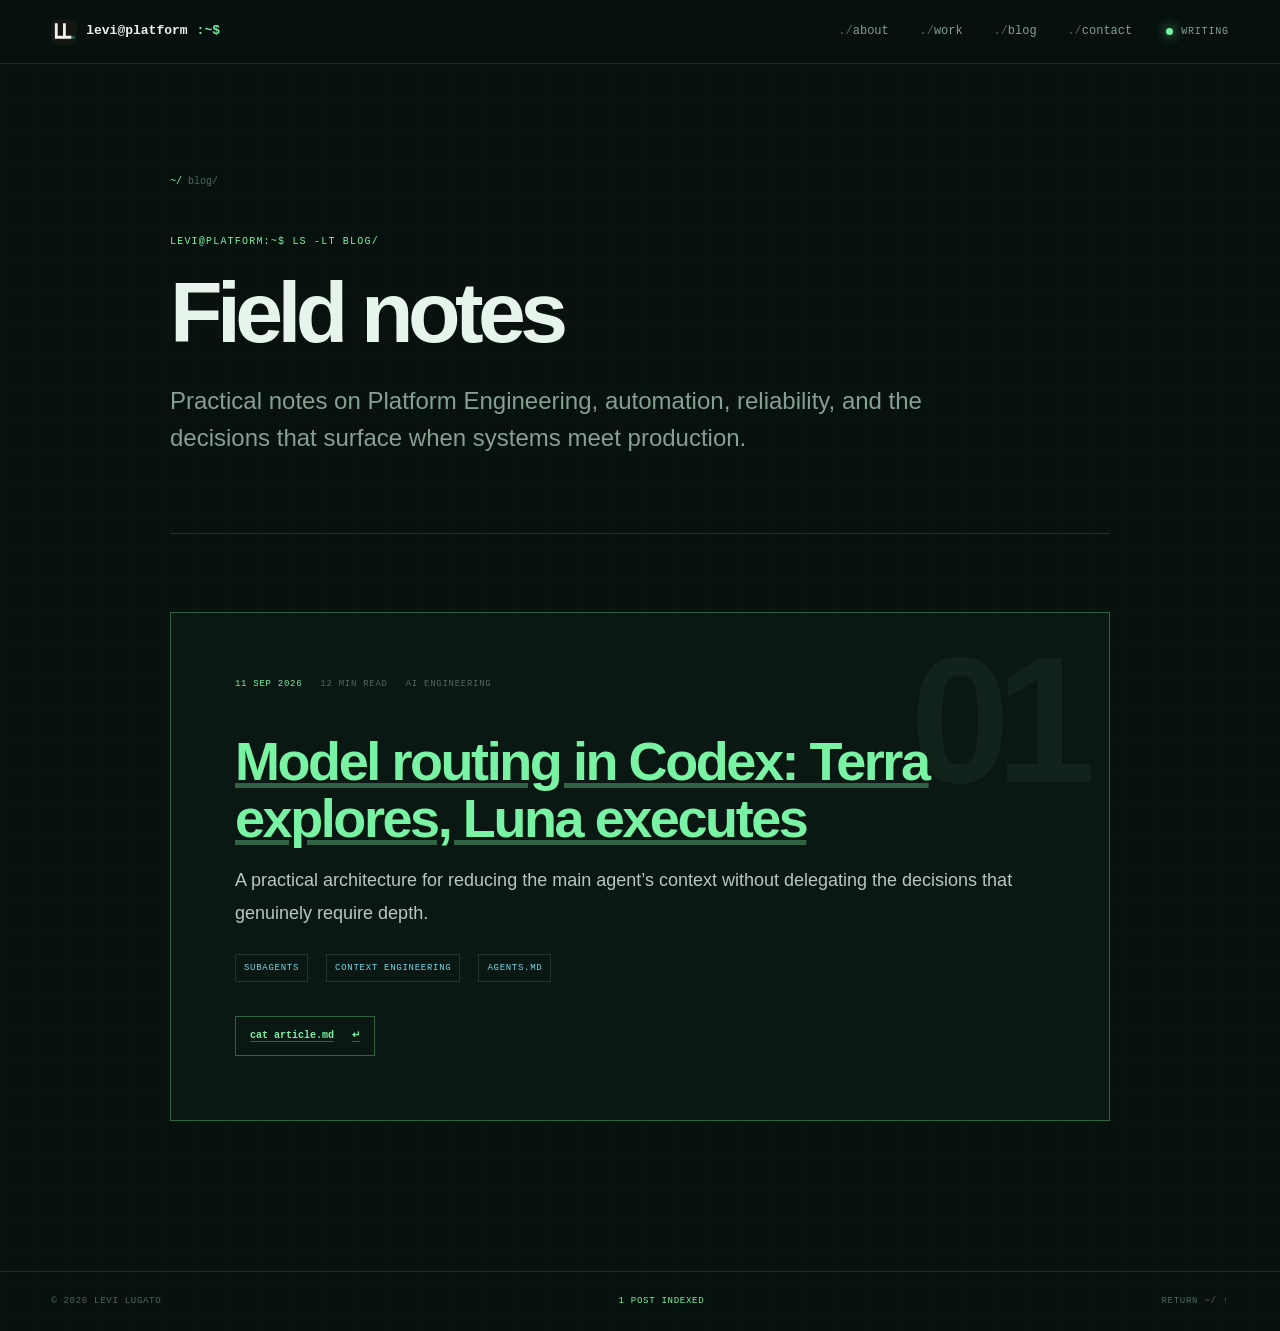
==== blog/index.html @ 9f0627d2 "Add technical blog and model routing article" ====
<!doctype html>
<html lang="en">
<head>
  <meta charset="utf-8">
  <meta name="viewport" content="width=device-width, initial-scale=1">
  <meta name="description" content="Levi Lugato writes about Platform Engineering, DevOps, cloud infrastructure, automation, and distributed systems.">
  <meta name="theme-color" content="#07110e">
  <meta property="og:title" content="Blog | Levi Lugato">
  <meta property="og:description" content="Field notes on Platform Engineering, automation, and distributed systems.">
  <meta property="og:type" content="website">
  <meta property="og:url" content="https://levilugato.tech/blog/">
  <meta property="og:image" content="https://levilugato.tech/og.png?v=20260906-1">
  <meta name="twitter:card" content="summary_large_image">
  <title>Blog | Levi Lugato</title>
  <link rel="icon" href="../favicon.svg" type="image/svg+xml">
  <link rel="stylesheet" href="../styles.css?v=20260911-1">
</head>
<body class="blog-page">
  <a class="skip-link" href="#main">Skip to content</a>
  <header class="site-header">
    <a class="brand" href="../" aria-label="Levi Lugato, home"><img src="../favicon.svg" alt=""><span>levi@platform</span><b>:~$</b></a>
    <nav aria-label="Primary navigation"><a href="../#about">about</a><a href="../#work">work</a><a href="./">blog</a><a href="../#contact">contact</a></nav>
    <span class="online"><i></i> writing</span>
  </header>
  <main class="blog-shell" id="main">
    <p class="blog-breadcrumb"><a href="../">~/</a> blog/</p>
    <header class="article-header">
      <p class="article-kicker">levi@platform:~$ ls -lt blog/</p>
      <h1>Field notes</h1>
      <p class="article-deck">Practical notes on Platform Engineering, automation, reliability, and the decisions that surface when systems meet production.</p>
    </header>
    <section class="article-body post-list" aria-label="Published articles">
      <article class="blog-card">
        <div class="blog-meta"><time datetime="2026-09-11">11 SEP 2026</time><span>12 min read</span><span>AI ENGINEERING</span></div>
        <h2><a href="model-routing-codex.html">Model routing in Codex: Terra explores, Luna executes</a></h2>
        <p>A practical architecture for reducing the main agent’s context without delegating the decisions that genuinely require depth.</p>
        <div class="blog-tags"><span>subagents</span><span>context engineering</span><span>AGENTS.md</span></div>
        <a class="read-article" href="model-routing-codex.html">cat article.md <span>↵</span></a>
      </article>
    </section>
  </main>
  <footer><span>© 2026 Levi Lugato</span><span class="footer-command">1 post indexed</span><a href="../">return ~/ ↑</a></footer>
</body>
</html>
---- styles.css ----
:root {
  --bg: #07110e;
  --panel: #0b1713;
  --ink: #e7f4eb;
  --muted: #86a092;
  --dim: #52685d;
  --green: #79f2a4;
  --cyan: #76d7e8;
  --amber: #efc46a;
  --line: rgba(168, 220, 188, .15);
  --line-bright: rgba(121, 242, 164, .35);
  --mono: "SFMono-Regular", Consolas, "Liberation Mono", Menlo, monospace;
}
* { box-sizing: border-box; }
html { scroll-behavior: smooth; }
body {
  margin: 0;
  color: var(--ink);
  background: linear-gradient(rgba(121,242,164,.018) 1px, transparent 1px), linear-gradient(90deg, rgba(121,242,164,.018) 1px, transparent 1px), var(--bg);
  background-size: 32px 32px;
  font-family: var(--mono);
  line-height: 1.6;
}
body::before { content: ""; position: fixed; inset: 0; pointer-events: none; z-index: 20; background: linear-gradient(transparent 50%, rgba(0,0,0,.025) 50%); background-size: 100% 4px; mix-blend-mode: soft-light; }
a { color: inherit; text-decoration: none; }
img { max-width: 100%; }
.skip-link { position: fixed; top: -80px; left: 16px; z-index: 99; padding: 10px 14px; color: var(--bg); background: var(--green); }
.skip-link:focus { top: 16px; }

.site-header { position: sticky; top: 0; z-index: 10; min-height: 64px; padding: 0 clamp(18px,4vw,64px); display: flex; align-items: center; gap: 34px; border-bottom: 1px solid var(--line); background: rgba(7,17,14,.88); backdrop-filter: blur(18px); }
.brand { display: inline-flex; align-items: center; gap: 9px; font-size: 13px; font-weight: 700; white-space: nowrap; }
.brand img { width: 26px; height: 26px; border-radius: 7px; }
.brand b,.prompt-line span,.command-form label span,.command-heading p span { color: var(--green); }
nav { display: flex; gap: clamp(14px,2.4vw,36px); margin-left: auto; }
nav a { color: var(--muted); font-size: 12px; }
nav a::before { content: "./"; color: var(--dim); }
nav a:hover,nav a:focus-visible { color: var(--green); }
.online { display: inline-flex; align-items: center; gap: 8px; color: var(--muted); font-size: 10px; text-transform: uppercase; letter-spacing: .08em; }
.online i { width: 7px; height: 7px; border-radius: 50%; background: var(--green); box-shadow: 0 0 12px var(--green); }

.hero { min-height: calc(100vh - 64px); padding: clamp(34px,6vw,80px) clamp(18px,4vw,64px) 36px; }
.terminal-window { max-width: 1400px; margin: 0 auto; overflow: hidden; border: 1px solid var(--line-bright); border-radius: 14px; background: rgba(8,20,16,.93); box-shadow: 0 36px 100px rgba(0,0,0,.34),0 0 0 1px rgba(121,242,164,.04) inset; }
.terminal-bar { height: 44px; padding: 0 16px; display: grid; grid-template-columns: 1fr auto 1fr; align-items: center; border-bottom: 1px solid var(--line); color: var(--muted); font-size: 10px; }
.window-dots { display: flex; gap: 7px; }
.window-dots i { width: 9px; height: 9px; border-radius: 50%; background: #fa6a60; }
.window-dots i:nth-child(2) { background: var(--amber); }
.window-dots i:nth-child(3) { background: var(--green); }
.encrypted { justify-self: end; color: var(--dim); }
.terminal-layout { display: grid; grid-template-columns: 220px 1fr; min-height: min(710px,calc(100vh - 180px)); }
.terminal-sidebar { padding: 24px 14px; border-right: 1px solid var(--line); background: rgba(2,9,7,.38); }
.sidebar-label,.mini-label { margin: 0 8px 10px; color: var(--dim); font-size: 9px; font-weight: 700; letter-spacing: .14em; text-transform: uppercase; }
.terminal-sidebar > a { display: block; margin: 3px 0; padding: 7px 9px; border-radius: 5px; color: var(--muted); font-size: 11px; }
.terminal-sidebar > a span { color: var(--dim); }
.terminal-sidebar > a:hover,.terminal-sidebar > a.active { color: var(--ink); background: rgba(121,242,164,.09); }
.terminal-sidebar > a.active span { color: var(--green); }
.runtime { margin-top: 38px; }
.runtime dl { margin: 0 8px; }
.runtime dl div { padding: 8px 0; border-bottom: 1px solid var(--line); }
.runtime dt { color: var(--dim); font-size: 9px; }
.runtime dd { margin: 1px 0 0; color: var(--muted); font-size: 10px; }
.terminal-feed { padding: clamp(24px,4vw,58px); }
.prompt-line { margin-bottom: 17px; color: var(--muted); font-size: 12px; }
.prompt-line span { font-weight: 700; }
.prompt-line i { display: inline-block; width: 7px; height: 14px; margin-left: 5px; vertical-align: -2px; background: var(--green); animation: blink 1.1s steps(1) infinite; }
.ai-message { display: grid; grid-template-columns: 42px 1fr; gap: 15px; }
.ai-avatar { width: 38px; height: 38px; padding: 3px; border: 1px solid var(--line-bright); border-radius: 10px; background: rgba(121,242,164,.06); }
.ai-avatar img { display: block; width: 100%; height: 100%; border-radius: 7px; }
.message-body { min-width: 0; }
.message-label { margin: 0 0 8px; color: var(--green); font-size: 10px; font-weight: 800; letter-spacing: .08em; }
.message-label span { margin-left: 7px; color: var(--dim); font-weight: 400; }
.hero-message { margin-bottom: 38px; }
.hero-message h1 { margin: 0; font: 700 clamp(48px,8.5vw,116px)/.94 Arial,Helvetica,sans-serif; letter-spacing: -.07em; }
.hero-message .role { margin: 12px 0 22px; color: var(--cyan); font-size: clamp(13px,1.6vw,20px); }
.hero-message .message-body > p:last-of-type { max-width: 760px; margin: 0; color: var(--muted); font: clamp(15px,1.5vw,20px)/1.65 Arial,Helvetica,sans-serif; }
.hero-actions,.resume-actions,.contact-links { display: flex; flex-wrap: wrap; align-items: center; gap: 20px; margin-top: 26px; }
.hero-actions a,.resume-actions a,.contact-links a { color: var(--muted); font-size: 11px; font-weight: 700; }
.primary-action { display: inline-flex; align-items: center; gap: 22px; padding: 11px 14px; border: 1px solid var(--line-bright); color: var(--green)!important; background: rgba(121,242,164,.07); }
.primary-action:hover { color: var(--bg)!important; background: var(--green); }
.compact-message { margin-bottom: 34px; }
.compact-message .message-body > p:last-child { margin: 0; color: var(--muted); font-size: 12px; }
.command-form { display: grid; grid-template-columns: auto 1fr auto; align-items: center; gap: 10px; padding: 11px 12px; border: 1px solid var(--line); border-radius: 7px; background: rgba(0,0,0,.22); }
.command-form label { font-size: 11px; font-weight: 700; }
.command-form input { width: 100%; min-width: 0; border: 0; outline: 0; color: var(--ink); background: transparent; font: 11px var(--mono); }
.command-form input::placeholder { color: var(--dim); }
.command-form button { padding: 6px 9px; border: 1px solid var(--line); color: var(--muted); background: transparent; font: 9px var(--mono); cursor: pointer; }
.command-form button:hover { border-color: var(--green); color: var(--green); }
.command-output { min-height: 18px; margin: 8px 0 0; color: var(--dim); font-size: 9px; }
.scroll-cue { max-width: 1400px; margin: 16px auto 0; color: var(--dim); font-size: 9px; text-align: right; text-transform: uppercase; letter-spacing: .12em; }
.scroll-cue span { color: var(--green); }

.section { padding: clamp(86px,11vw,160px) clamp(18px,4vw,64px); border-top: 1px solid var(--line); scroll-margin-top: 64px; }
.command-heading { max-width: 1400px; margin: 0 auto clamp(48px,7vw,90px); display: grid; grid-template-columns: 52px 1fr; gap: 22px; }
.line-number { padding-top: 7px; color: var(--dim); font-size: 10px; }
.command-heading p { margin: 0 0 13px; color: var(--muted); font-size: 11px; }
.command-heading h2 { max-width: 1100px; margin: 0; font: 700 clamp(42px,7vw,96px)/.98 Arial,Helvetica,sans-serif; letter-spacing: -.06em; }

.about-grid { max-width: 1400px; margin: 0 auto; display: grid; grid-template-columns: minmax(0,1.7fr) minmax(270px,.7fr); gap: 24px; align-items: start; }
.about-message { padding: clamp(24px,4vw,54px); border: 1px solid var(--line); background: var(--panel); }
.prose p:not(.message-label) { max-width: 850px; margin: 0 0 20px; color: var(--muted); font: 17px/1.75 Arial,Helvetica,sans-serif; }
.prose p:last-child { margin-bottom: 0; }
.prose strong { color: var(--ink); font-weight: 650; }
.identity-card { overflow: hidden; border: 1px solid var(--line-bright); background: #09130f; }
.identity-card > img { display: block; width: 100%; aspect-ratio: 1; object-fit: cover; filter: saturate(.6) contrast(1.1); border-bottom: 1px solid var(--line); }
.identity-code { padding: 22px; }
.identity-code p { margin: 5px 0; color: var(--muted); font-size: 10px; }
.identity-code span { color: var(--cyan); }
.identity-code b { color: var(--green); font-weight: 500; }
.journey { max-width: 1400px; margin: 24px auto 0; padding: 30px; border: 1px solid var(--line); background: rgba(11,23,19,.7); }
.journey .mini-label { margin-left: 0; }
.journey-track { display: grid; grid-template-columns: repeat(4,1fr); }
.journey-track article { position: relative; padding: 30px 24px 4px 0; border-top: 1px solid var(--line-bright); }
.journey-track article::before { content: ""; position: absolute; top: -4px; left: 0; width: 7px; height: 7px; border-radius: 50%; background: var(--green); box-shadow: 0 0 12px rgba(121,242,164,.7); }
.journey-track time { display: block; margin-bottom: 12px; color: var(--green); font-size: 9px; }
.journey-track strong { display: block; font-size: 12px; }
.journey-track p { max-width: 250px; margin: 7px 0 0; color: var(--muted); font: 13px/1.55 Arial,Helvetica,sans-serif; }

.work-section { background: rgba(3,11,8,.48); }
.work-grid { max-width: 1400px; margin: 0 auto; display: grid; grid-template-columns: repeat(2,1fr); gap: 16px; }
.work-card { min-height: 400px; padding: clamp(25px,3.5vw,48px); display: flex; flex-direction: column; border: 1px solid var(--line); background: var(--panel); transition: border-color 160ms ease,transform 160ms ease; }
.work-card:hover { transform: translateY(-3px); border-color: var(--line-bright); }
.file-head { display: flex; gap: 15px; color: var(--dim); font-size: 9px; }
.file-head b { color: var(--green); font-weight: 500; }
.file-head i { margin-left: auto; font-style: normal; }
.work-card h3 { max-width: 660px; margin: auto 0 18px; font: 700 clamp(28px,3.4vw,48px)/1.06 Arial,Helvetica,sans-serif; letter-spacing: -.045em; }
.work-card > p,.wide-copy p { max-width: 620px; margin: 0 0 28px; color: var(--muted); font: 15px/1.65 Arial,Helvetica,sans-serif; }
.work-card ul { display: flex; flex-wrap: wrap; gap: 7px; margin: 0; padding: 0; list-style: none; }
.work-card li { padding: 7px 9px; border: 1px solid var(--line); color: var(--cyan); font-size: 9px; }
.wide-card { grid-column: 1/-1; min-height: 300px; display: grid; grid-template-columns: 1fr 1fr; gap: 40px; }
.wide-card .file-head { grid-column: 1/-1; }
.wide-copy h3 { margin-top: auto; }
.wide-card ul { align-self: end; justify-content: flex-end; }

.resume-grid { max-width: 1400px; margin: 0 auto; display: grid; grid-template-columns: 1.15fr .85fr; gap: 16px; }
.json-panel,.experience-list { min-width: 0; padding: clamp(24px,4vw,48px); border: 1px solid var(--line); background: var(--panel); }
.json-panel pre { margin: 0; overflow-x: auto; color: var(--muted); font: clamp(10px,1vw,14px)/1.85 var(--mono); }
.json-panel .key { color: var(--cyan); }
.json-panel .string { color: var(--green); }
.json-panel .number { color: var(--amber); }
.experience-list .mini-label { margin-left: 0; }
.experience-list article { display: grid; grid-template-columns: 95px 1fr; gap: 18px; padding: 23px 0; border-top: 1px solid var(--line); }
.experience-list time { color: var(--green); font-size: 9px; }
.experience-list strong,.experience-list span { display: block; }
.experience-list strong { font-size: 12px; }
.experience-list span,.history-note { margin-top: 4px; color: var(--muted); font: 13px/1.45 Arial,Helvetica,sans-serif; }
.history-note { margin: 20px 0 0; }

.blog-section { background: rgba(3,11,8,.48); }
.blog-list { max-width: 1400px; margin: 0 auto; }
.blog-card { position: relative; padding: clamp(28px,5vw,70px); overflow: hidden; border: 1px solid var(--line-bright); background: var(--panel); }
.blog-card::after { content: "01"; position: absolute; top: 18px; right: 28px; color: rgba(121,242,164,.06); font: 700 clamp(80px,14vw,190px)/1 Arial,Helvetica,sans-serif; letter-spacing: -.08em; pointer-events: none; }
.blog-meta,.blog-tags { position: relative; z-index: 1; display: flex; flex-wrap: wrap; gap: 9px 18px; color: var(--dim); font-size: 9px; letter-spacing: .08em; text-transform: uppercase; }
.blog-meta time { color: var(--green); }
.blog-card h3 { position: relative; z-index: 1; max-width: 1050px; margin: clamp(34px,7vw,92px) 0 22px; font: 700 clamp(34px,5vw,72px)/1.02 Arial,Helvetica,sans-serif; letter-spacing: -.055em; }
.blog-card h3 a:hover,.blog-card h3 a:focus-visible { color: var(--green); }
.blog-card > p { position: relative; z-index: 1; max-width: 830px; margin: 0 0 30px; color: var(--muted); font: 17px/1.7 Arial,Helvetica,sans-serif; }
.blog-tags span { padding: 6px 8px; border: 1px solid var(--line); color: var(--cyan); }
.read-article { position: relative; z-index: 1; display: inline-flex; gap: 18px; margin-top: 34px; padding: 11px 14px; border: 1px solid var(--line-bright); color: var(--green); font-size: 10px; font-weight: 700; }
.read-article:hover { color: var(--bg); background: var(--green); }
.blog-all { max-width: 1400px; margin: 18px auto 0; color: var(--muted); font-size: 10px; text-align: right; }
.blog-all a:hover { color: var(--green); }

.blog-page .site-header { position: relative; }
.blog-shell { width: min(940px,calc(100% - 36px)); margin: 0 auto; padding: clamp(54px,9vw,110px) 0 clamp(90px,12vw,150px); }
.blog-breadcrumb { margin: 0 0 44px; color: var(--dim); font-size: 10px; }
.blog-breadcrumb a { color: var(--green); }
.article-header { padding-bottom: clamp(42px,7vw,76px); border-bottom: 1px solid var(--line); }
.article-kicker { margin: 0 0 20px; color: var(--green); font-size: 10px; letter-spacing: .12em; text-transform: uppercase; }
.article-header h1 { max-width: 900px; margin: 0; font: 700 clamp(42px,8vw,86px)/.98 Arial,Helvetica,sans-serif; letter-spacing: -.065em; }
.article-deck { max-width: 800px; margin: 28px 0 0; color: var(--muted); font: clamp(18px,2.2vw,24px)/1.55 Arial,Helvetica,sans-serif; }
.article-byline { display: flex; flex-wrap: wrap; gap: 10px 22px; margin-top: 28px; color: var(--dim); font-size: 9px; text-transform: uppercase; letter-spacing: .08em; }
.article-body { padding-top: clamp(44px,7vw,78px); }
.article-body h2 { margin: 72px 0 20px; color: var(--ink); font: 700 clamp(28px,4vw,42px)/1.12 Arial,Helvetica,sans-serif; letter-spacing: -.035em; }
.article-body h3 { margin: 44px 0 14px; color: var(--cyan); font: 700 20px/1.3 Arial,Helvetica,sans-serif; }
.article-body p,.article-body li { color: #b7c9bf; font: 18px/1.82 Arial,Helvetica,sans-serif; }
.article-body p { margin: 0 0 24px; }
.article-body ul,.article-body ol { margin: 0 0 30px; padding-left: 25px; }
.article-body li { margin: 9px 0; padding-left: 5px; }
.article-body strong { color: var(--ink); }
.article-body a { color: var(--green); text-decoration: underline; text-decoration-color: rgba(121,242,164,.35); text-underline-offset: 3px; }
.article-body blockquote { margin: 36px 0; padding: 20px 24px; border-left: 2px solid var(--green); background: rgba(121,242,164,.045); }
.article-body blockquote p { margin: 0; color: var(--ink); }
.article-body pre { margin: 32px 0; padding: 24px; overflow-x: auto; border: 1px solid var(--line); background: #050d0a; color: #b7c9bf; font: 13px/1.7 var(--mono); }
.article-body code:not(pre code) { padding: 2px 6px; border: 1px solid var(--line); color: var(--cyan); background: rgba(118,215,232,.05); font: .82em var(--mono); }
.routing-table { width: 100%; margin: 34px 0; border-collapse: collapse; font-size: 13px; }
.routing-table th,.routing-table td { padding: 15px 14px; border: 1px solid var(--line); text-align: left; vertical-align: top; }
.routing-table th { color: var(--green); background: rgba(121,242,164,.05); }
.routing-table td { color: var(--muted); }
.article-callout { margin: 42px 0; padding: 26px; border: 1px solid var(--line-bright); background: var(--panel); }
.article-callout strong { display: block; margin-bottom: 8px; color: var(--green); font: 700 11px var(--mono); text-transform: uppercase; letter-spacing: .08em; }
.article-callout p { margin: 0; }
.article-footer { margin-top: 72px; padding-top: 30px; border-top: 1px solid var(--line); display: flex; justify-content: space-between; gap: 20px; color: var(--muted); font-size: 10px; }
.post-list { display: grid; gap: 16px; }
.post-list .blog-card h2 { position: relative; z-index: 1; max-width: 800px; margin: 42px 0 18px; font: 700 clamp(30px,5vw,54px)/1.05 Arial,Helvetica,sans-serif; letter-spacing: -.045em; }

.contact-section { padding-bottom: clamp(90px,12vw,170px); background: radial-gradient(circle at 85% 10%,rgba(121,242,164,.09),transparent 30%); }
.contact-message { max-width: 1000px; margin: 0 auto; padding: clamp(26px,4vw,50px); border: 1px solid var(--line-bright); background: var(--panel); box-shadow: 18px 18px 0 rgba(121,242,164,.04); }
.contact-message .message-body > p:last-of-type { max-width: 750px; margin: 0; color: var(--muted); font: clamp(16px,1.8vw,22px)/1.6 Arial,Helvetica,sans-serif; }
footer { padding: 22px clamp(18px,4vw,64px); display: flex; justify-content: space-between; gap: 20px; border-top: 1px solid var(--line); color: var(--dim); font-size: 9px; text-transform: uppercase; letter-spacing: .08em; }
.footer-command { color: var(--green); }

@keyframes blink { 50% { opacity: 0; } }
@media (max-width: 900px) {
  .terminal-layout { grid-template-columns: 1fr; }
  .terminal-sidebar { display: none; }
  .about-grid,.resume-grid { grid-template-columns: 1fr; }
  .identity-card { display: grid; grid-template-columns: 180px 1fr; }
  .identity-card > img { height: 100%; border-right: 1px solid var(--line); border-bottom: 0; }
  .journey-track { grid-template-columns: repeat(2,1fr); row-gap: 26px; }
}
@media (max-width: 680px) {
  .site-header { gap: 14px; }
  .brand span { display: none; }
  nav { gap: 13px; }
  nav a { font-size: 10px; }
  nav a:nth-child(3) { display: none; }
  .online { display: none; }
  .terminal-bar { grid-template-columns: auto 1fr; }
  .terminal-bar > span:nth-child(2) { justify-self: center; }
  .encrypted { display: none; }
  .terminal-feed { padding: 24px 18px; }
  .ai-message { grid-template-columns: 32px 1fr; gap: 11px; }
  .ai-avatar { width: 30px; height: 30px; border-radius: 8px; }
  .hero-message h1 { font-size: clamp(46px,16vw,72px); }
  .command-form { grid-template-columns: auto 1fr; }
  .command-form button { display: none; }
  .command-heading { grid-template-columns: 28px 1fr; gap: 10px; }
  .about-message { padding: 24px 18px; }
  .prose p:not(.message-label) { font-size: 15px; }
  .identity-card { display: block; }
  .identity-card > img { height: auto; border-right: 0; border-bottom: 1px solid var(--line); }
  .journey { padding: 22px 18px; }
  .journey-track,.work-grid { grid-template-columns: 1fr; }
  .wide-card { grid-column: auto; display: flex; }
  .wide-card .file-head { width: 100%; }
  .wide-card ul { justify-content: flex-start; }
  .experience-list article { grid-template-columns: 78px 1fr; }
  footer { flex-direction: column; }
  .blog-card { padding: 28px 20px; }
  .blog-card h3 { margin-top: 70px; }
  .article-body p,.article-body li { font-size: 16px; }
  .routing-table { display: block; overflow-x: auto; white-space: nowrap; }
  .article-footer { flex-direction: column; }
}
@media (prefers-reduced-motion: reduce) { html { scroll-behavior: auto; } *,*::before,*::after { animation-duration: .01ms!important; transition-duration: .01ms!important; } }
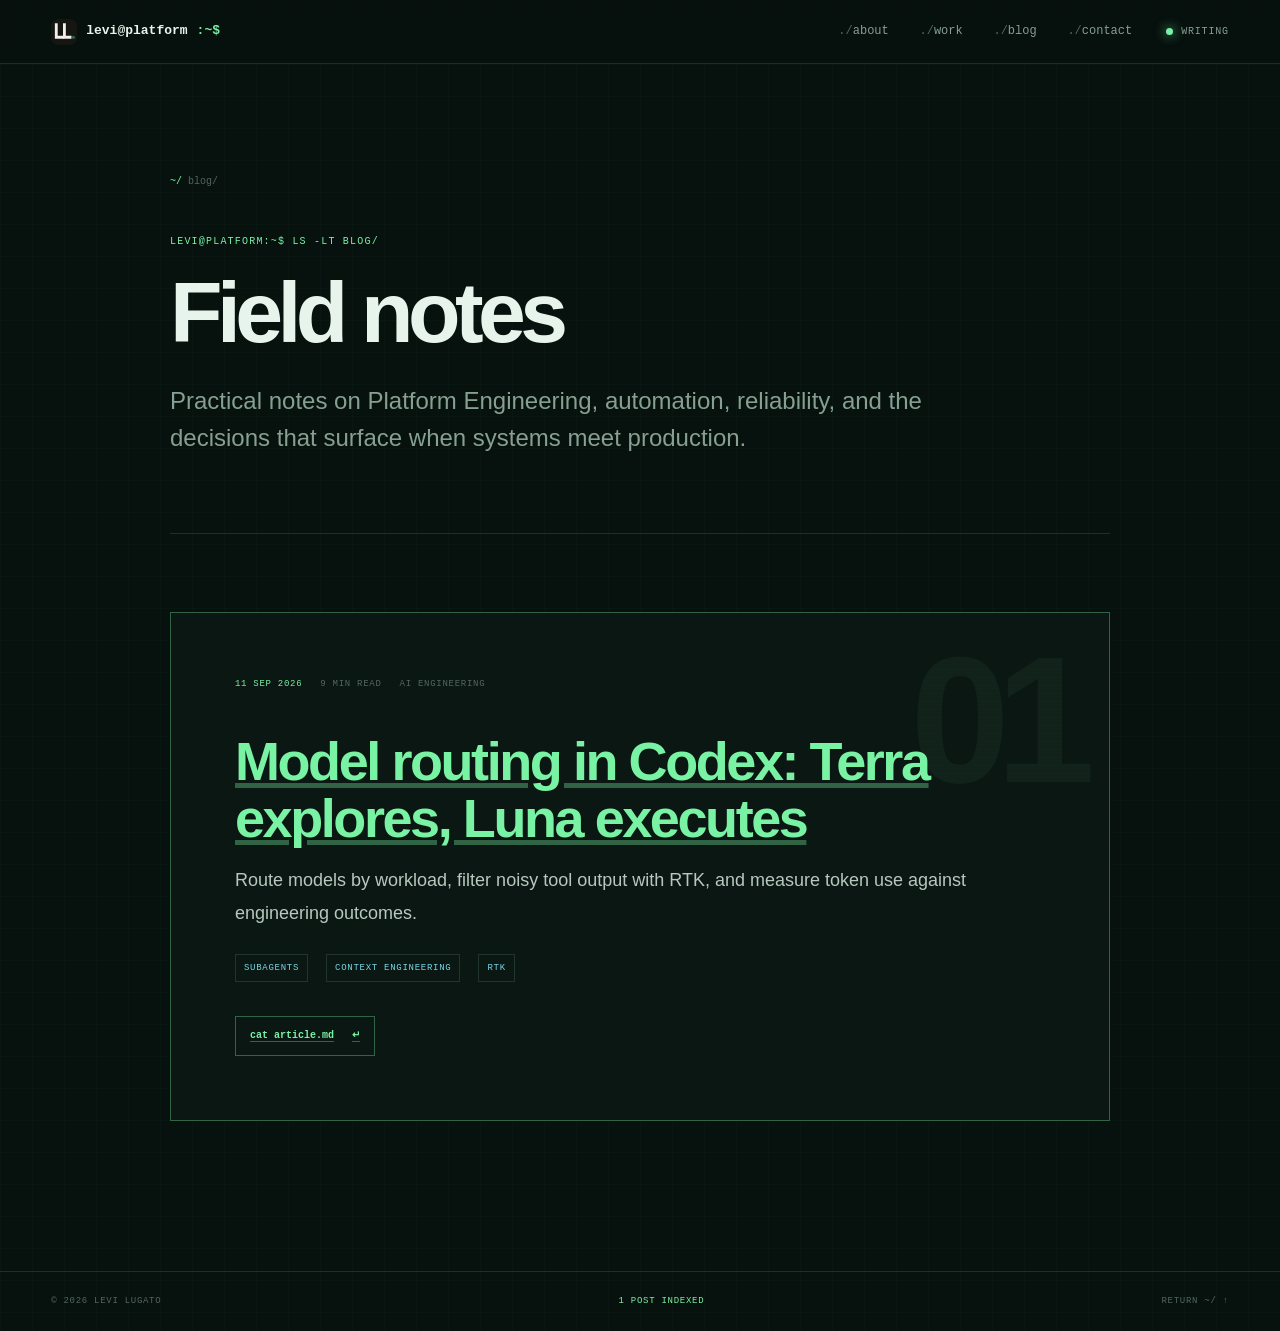
==== commit bfcb970e: "Expand token efficiency article with RTK" ====
--- a/blog/index.html
+++ b/blog/index.html
@@ -31,10 +31,10 @@
     </header>
     <section class="article-body post-list" aria-label="Published articles">
       <article class="blog-card">
-        <div class="blog-meta"><time datetime="2026-09-11">11 SEP 2026</time><span>12 min read</span><span>AI ENGINEERING</span></div>
+        <div class="blog-meta"><time datetime="2026-09-11">11 SEP 2026</time><span>9 min read</span><span>AI ENGINEERING</span></div>
         <h2><a href="model-routing-codex.html">Model routing in Codex: Terra explores, Luna executes</a></h2>
-        <p>A practical architecture for reducing the main agent’s context without delegating the decisions that genuinely require depth.</p>
-        <div class="blog-tags"><span>subagents</span><span>context engineering</span><span>AGENTS.md</span></div>
+        <p>Route models by workload, filter noisy tool output with RTK, and measure token use against engineering outcomes.</p>
+        <div class="blog-tags"><span>subagents</span><span>context engineering</span><span>RTK</span></div>
         <a class="read-article" href="model-routing-codex.html">cat article.md <span>↵</span></a>
       </article>
     </section>
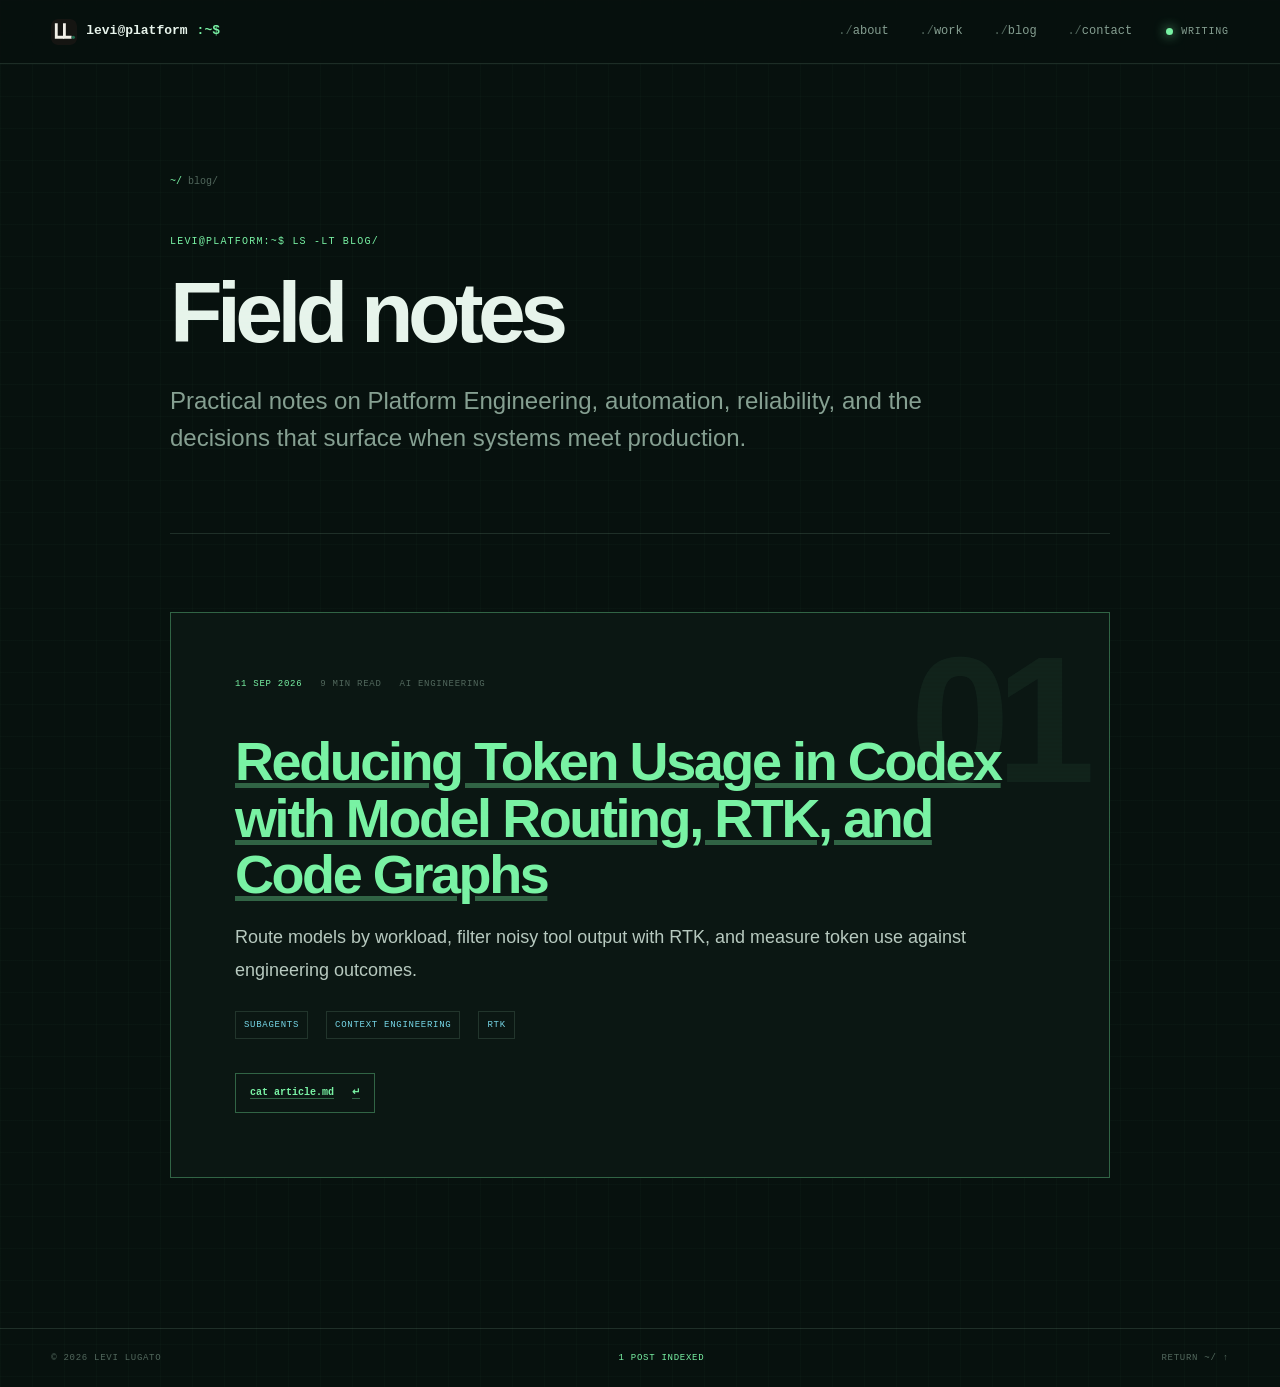
==== commit 10f31cbc: "Retitle token efficiency article" ====
--- a/blog/index.html
+++ b/blog/index.html
@@ -32,7 +32,7 @@
     <section class="article-body post-list" aria-label="Published articles">
       <article class="blog-card">
         <div class="blog-meta"><time datetime="2026-09-11">11 SEP 2026</time><span>9 min read</span><span>AI ENGINEERING</span></div>
-        <h2><a href="model-routing-codex.html">Model routing in Codex: Terra explores, Luna executes</a></h2>
+        <h2><a href="model-routing-codex.html">Reducing Token Usage in Codex with Model Routing, RTK, and Code Graphs</a></h2>
         <p>Route models by workload, filter noisy tool output with RTK, and measure token use against engineering outcomes.</p>
         <div class="blog-tags"><span>subagents</span><span>context engineering</span><span>RTK</span></div>
         <a class="read-article" href="model-routing-codex.html">cat article.md <span>↵</span></a>
